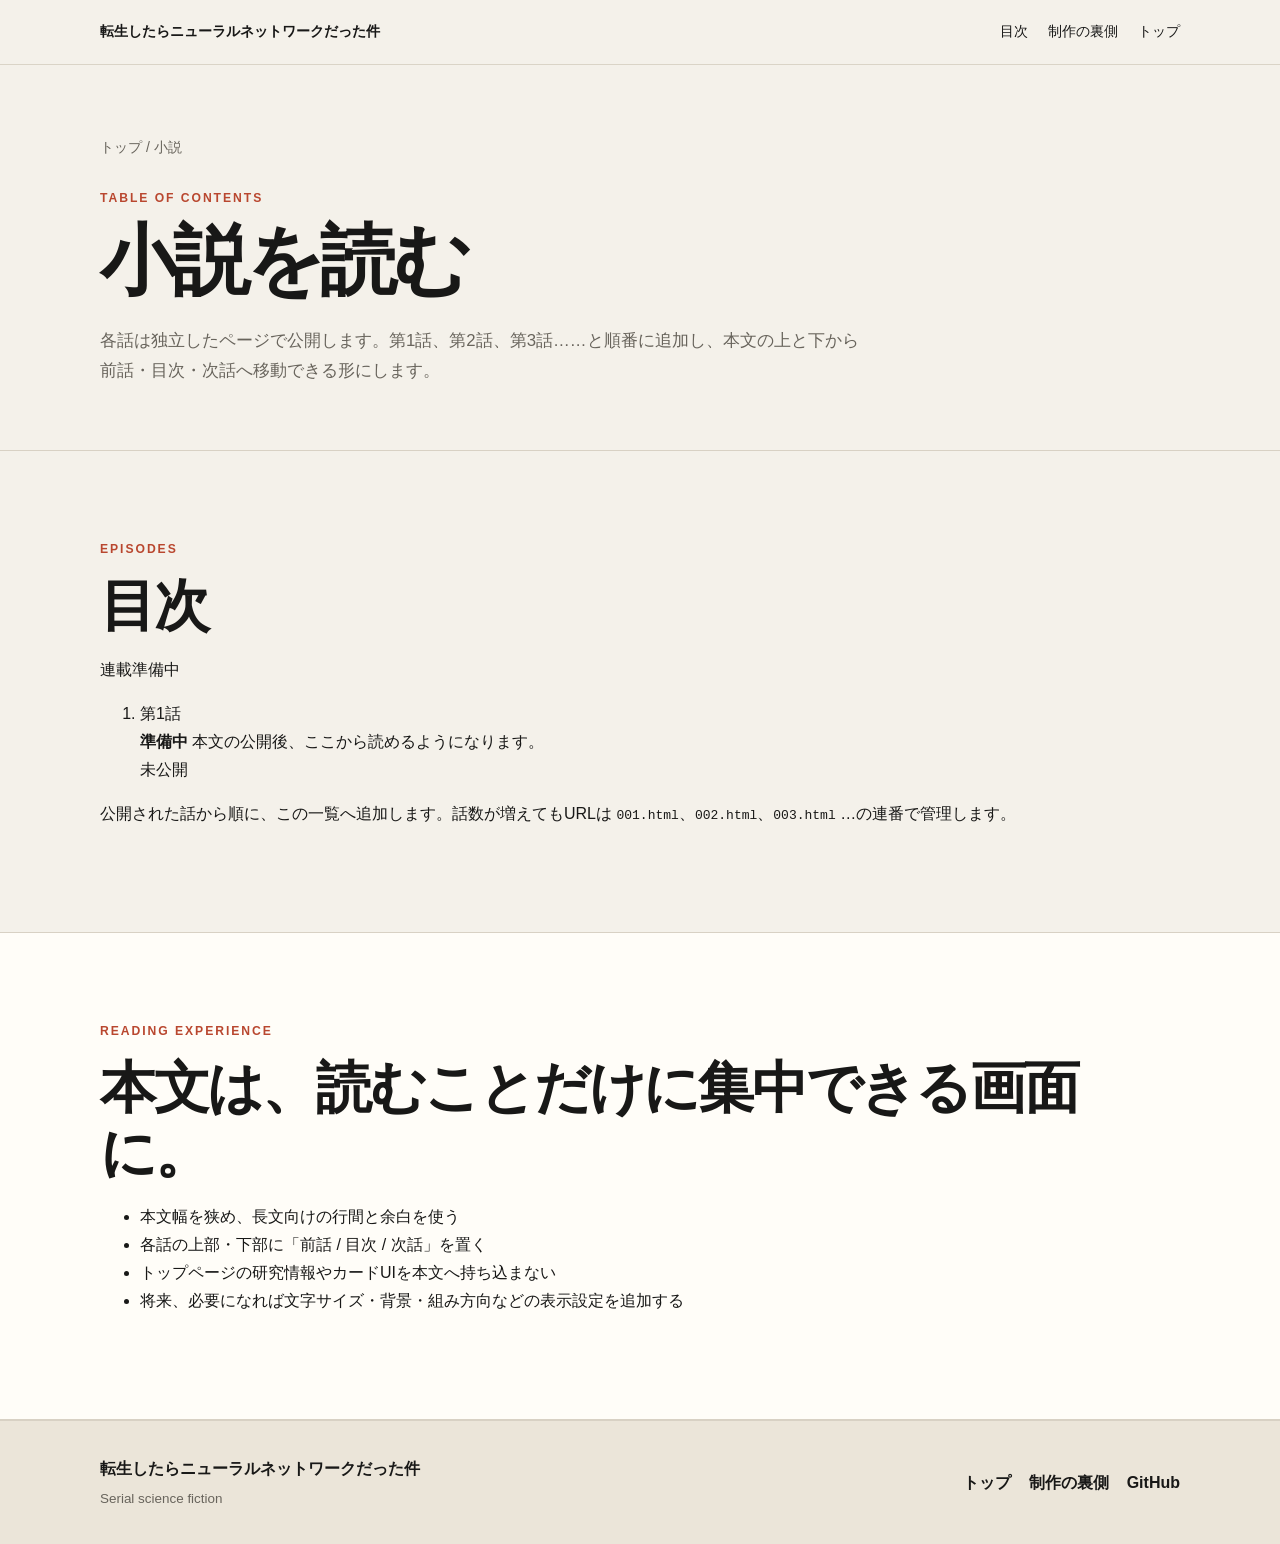
==== docs/novel/index.html @ 454efbda "連載小説の目次ページを追加" ====
<!doctype html>
<html lang="ja">
<head>
  <meta charset="utf-8">
  <meta name="viewport" content="width=device-width, initial-scale=1">
  <meta name="description" content="『転生したらニューラルネットワークだった件』目次。公開された各話をここから読めます。">
  <title>目次｜転生したらニューラルネットワークだった件</title>
  <link rel="stylesheet" href="../style.css">
  <link rel="stylesheet" href="reader.css">
</head>
<body>
  <header class="site-header">
    <div class="wrap nav-row">
      <a class="brand" href="../">転生したらニューラルネットワークだった件</a>
      <nav class="site-nav" aria-label="小説ナビゲーション">
        <a aria-current="page" href="./">目次</a>
        <a href="../research/">制作の裏側</a>
        <a href="../">トップ</a>
      </nav>
    </div>
  </header>

  <main>
    <section class="page-hero">
      <div class="wrap toc-width">
        <p class="breadcrumb"><a href="../">トップ</a> / 小説</p>
        <p class="eyebrow">TABLE OF CONTENTS</p>
        <h1>小説を読む</h1>
        <p class="page-lead">各話は独立したページで公開します。第1話、第2話、第3話……と順番に追加し、本文の上と下から前話・目次・次話へ移動できる形にします。</p>
      </div>
    </section>

    <section class="section wrap toc-width">
      <div class="toc-heading">
        <div>
          <p class="eyebrow">EPISODES</p>
          <h2>目次</h2>
        </div>
        <p class="toc-status">連載準備中</p>
      </div>

      <ol class="episode-list">
        <li class="episode-item upcoming">
          <div class="episode-no">第1話</div>
          <div class="episode-main">
            <strong>準備中</strong>
            <span>本文の公開後、ここから読めるようになります。</span>
          </div>
          <div class="episode-state">未公開</div>
        </li>
      </ol>

      <p class="toc-note">公開された話から順に、この一覧へ追加します。話数が増えてもURLは <code>001.html</code>、<code>002.html</code>、<code>003.html</code> …の連番で管理します。</p>
    </section>

    <section class="section section-paper">
      <div class="wrap toc-width reading-policy">
        <div>
          <p class="eyebrow">READING EXPERIENCE</p>
          <h2>本文は、読むことだけに集中できる画面に。</h2>
        </div>
        <ul>
          <li>本文幅を狭め、長文向けの行間と余白を使う</li>
          <li>各話の上部・下部に「前話 / 目次 / 次話」を置く</li>
          <li>トップページの研究情報やカードUIを本文へ持ち込まない</li>
          <li>将来、必要になれば文字サイズ・背景・組み方向などの表示設定を追加する</li>
        </ul>
      </div>
    </section>
  </main>

  <footer>
    <div class="wrap footer-inner">
      <div>
        <strong>転生したらニューラルネットワークだった件</strong>
        <p>Serial science fiction</p>
      </div>
      <div class="footer-links">
        <a href="../">トップ</a>
        <a href="../research/">制作の裏側</a>
        <a href="https://github.com/Unjuno/tensei-neural-network">GitHub</a>
      </div>
    </div>
  </footer>
</body>
</html>
---- docs/style.css ----
:root {
  --bg: #f4f1ea;
  --paper: #fffdf8;
  --ink: #181817;
  --muted: #68645c;
  --line: #d8d1c4;
  --accent: #b9472f;
  --accent-soft: #efd8d1;
  --dark: #1c1b19;
  --max: 1080px;
}

* { box-sizing: border-box; }
html { scroll-behavior: smooth; }
body {
  margin: 0;
  background: var(--bg);
  color: var(--ink);
  font-family: -apple-system, BlinkMacSystemFont, "Segoe UI", "Noto Sans JP", "Hiragino Kaku Gothic ProN", Meiryo, sans-serif;
  line-height: 1.75;
}
a { color: inherit; }
h1, h2, h3, p { margin-top: 0; }
.wrap { width: min(calc(100% - 40px), var(--max)); margin-inline: auto; }

.site-header {
  position: sticky;
  top: 0;
  z-index: 20;
  border-bottom: 1px solid rgba(216, 209, 196, .9);
  background: rgba(244, 241, 234, .94);
  backdrop-filter: blur(12px);
}
.nav-row {
  min-height: 64px;
  display: flex;
  align-items: center;
  justify-content: space-between;
  gap: 28px;
}
.brand {
  font-size: .9rem;
  font-weight: 800;
  text-decoration: none;
}
.site-nav { display: flex; gap: 20px; font-size: .9rem; }
.site-nav a { text-decoration: none; }
.site-nav a:hover, .text-link:hover, .footer-links a:hover { text-decoration: underline; text-underline-offset: 4px; }

.hero {
  padding: 96px 0 72px;
  border-bottom: 1px solid var(--line);
  background:
    radial-gradient(circle at 78% 20%, rgba(185, 71, 47, .13), transparent 30%),
    linear-gradient(180deg, #fbf8f2 0%, var(--bg) 100%);
}
.hero-inner { max-width: 900px; }
.eyebrow {
  margin-bottom: 14px;
  color: var(--accent);
  font-size: .76rem;
  font-weight: 800;
  letter-spacing: .16em;
}
h1 {
  margin-bottom: 28px;
  font-size: clamp(3rem, 7.4vw, 6.4rem);
  line-height: .98;
  letter-spacing: -.055em;
}
h2 {
  margin-bottom: 18px;
  font-size: clamp(2rem, 4.4vw, 3.7rem);
  line-height: 1.14;
  letter-spacing: -.04em;
}
h3 { line-height: 1.4; letter-spacing: -.02em; }
.lead {
  max-width: 790px;
  margin-bottom: 12px;
  font-size: clamp(1.2rem, 2.5vw, 1.7rem);
  font-weight: 700;
}
.sublead { max-width: 760px; color: var(--muted); }
.actions { display: flex; flex-wrap: wrap; gap: 12px; margin-top: 32px; }
.button {
  display: inline-flex;
  min-height: 48px;
  align-items: center;
  justify-content: center;
  padding: 0 20px;
  border: 1px solid var(--ink);
  border-radius: 999px;
  font-weight: 800;
  text-decoration: none;
  transition: transform .15s ease, background .15s ease;
}
.button:hover { transform: translateY(-1px); }
.button.primary { background: var(--ink); color: white; }
.status-line {
  display: flex;
  flex-wrap: wrap;
  gap: 10px 20px;
  margin-top: 34px;
  padding-top: 22px;
  border-top: 1px solid var(--line);
  color: var(--muted);
  font-size: .88rem;
}

.section { padding: 88px 0; }
.section-paper { background: var(--paper); border-block: 1px solid var(--line); }
.section-heading { max-width: 820px; margin-bottom: 42px; }
.section-heading.compact { max-width: 700px; }
.section-heading > p:last-child { color: var(--muted); }

.reading-entry {
  display: grid;
  grid-template-columns: .9fr 1.1fr;
  gap: 56px;
  align-items: center;
}
.reader-card {
  display: flex;
  min-height: 210px;
  align-items: center;
  justify-content: space-between;
  gap: 24px;
  padding: 32px;
  border: 1px solid var(--ink);
  background: var(--paper);
  box-shadow: 10px 10px 0 var(--accent-soft);
  text-decoration: none;
  transition: transform .15s ease, box-shadow .15s ease;
}
.reader-card:hover { transform: translate(-2px, -2px); box-shadow: 14px 14px 0 var(--accent-soft); }
.reader-card-label {
  display: block;
  margin-bottom: 20px;
  color: var(--accent);
  font-size: .74rem;
  font-weight: 800;
  letter-spacing: .14em;
}
.reader-card strong { display: block; margin-bottom: 8px; font-size: clamp(1.6rem, 3vw, 2.5rem); }
.reader-card p { margin-bottom: 0; color: var(--muted); }
.reader-card-arrow { font-size: 2.2rem; }

.story-grid { display: grid; grid-template-columns: repeat(3, 1fr); gap: 18px; }
.story-point {
  min-height: 250px;
  padding: 26px;
  border: 1px solid var(--line);
  background: #faf7f0;
}
.story-point > span {
  display: inline-block;
  margin-bottom: 44px;
  color: var(--accent);
  font-size: .8rem;
  font-weight: 800;
}
.story-point p { margin-bottom: 0; color: var(--muted); }

.backstage {
  display: grid;
  grid-template-columns: .8fr 1.2fr;
  gap: 72px;
  align-items: start;
}
.backstage p { color: var(--muted); }
.text-link { font-weight: 800; text-decoration: none; }

footer { padding: 34px 0; border-top: 1px solid var(--line); background: #ebe5d9; }
.footer-inner { display: flex; justify-content: space-between; gap: 28px; align-items: center; }
.footer-inner p { margin: 4px 0 0; color: var(--muted); font-size: .84rem; }
.footer-links { display: flex; flex-wrap: wrap; gap: 18px; }
.footer-links a { font-weight: 700; text-decoration: none; }

.page-hero { padding: 70px 0 48px; border-bottom: 1px solid var(--line); }
.page-hero h1 { max-width: 900px; font-size: clamp(2.6rem, 6vw, 5rem); }
.page-lead { max-width: 760px; color: var(--muted); font-size: 1.05rem; }
.breadcrumb { margin-bottom: 28px; color: var(--muted); font-size: .88rem; }
.breadcrumb a { text-decoration: none; }
.breadcrumb a:hover { text-decoration: underline; }

.info-grid { display: grid; grid-template-columns: repeat(2, 1fr); gap: 18px; }
.info-card { padding: 26px; border: 1px solid var(--line); background: var(--paper); }
.info-card p:last-child { margin-bottom: 0; color: var(--muted); }
.metric-table { width: 100%; border-collapse: collapse; background: var(--paper); }
.metric-table th, .metric-table td { padding: 14px 16px; border-bottom: 1px solid var(--line); text-align: right; font-variant-numeric: tabular-nums; }
.metric-table th:first-child { text-align: left; }
.metric-table thead th { background: #ebe5d9; font-size: .8rem; }
.table-wrap { overflow-x: auto; border: 1px solid var(--line); }

@media (max-width: 820px) {
  .reading-entry, .backstage { grid-template-columns: 1fr; gap: 34px; }
  .story-grid, .info-grid { grid-template-columns: 1fr; }
  .site-header { position: static; }
  .nav-row { align-items: flex-start; flex-direction: column; padding-block: 16px; gap: 10px; }
  .site-nav { flex-wrap: wrap; }
}

@media (max-width: 560px) {
  .wrap { width: min(calc(100% - 28px), var(--max)); }
  .hero { padding: 60px 0 52px; }
  .section { padding: 64px 0; }
  .reader-card { min-height: 180px; padding: 24px; box-shadow: 7px 7px 0 var(--accent-soft); }
  .footer-inner { align-items: flex-start; flex-direction: column; }
}
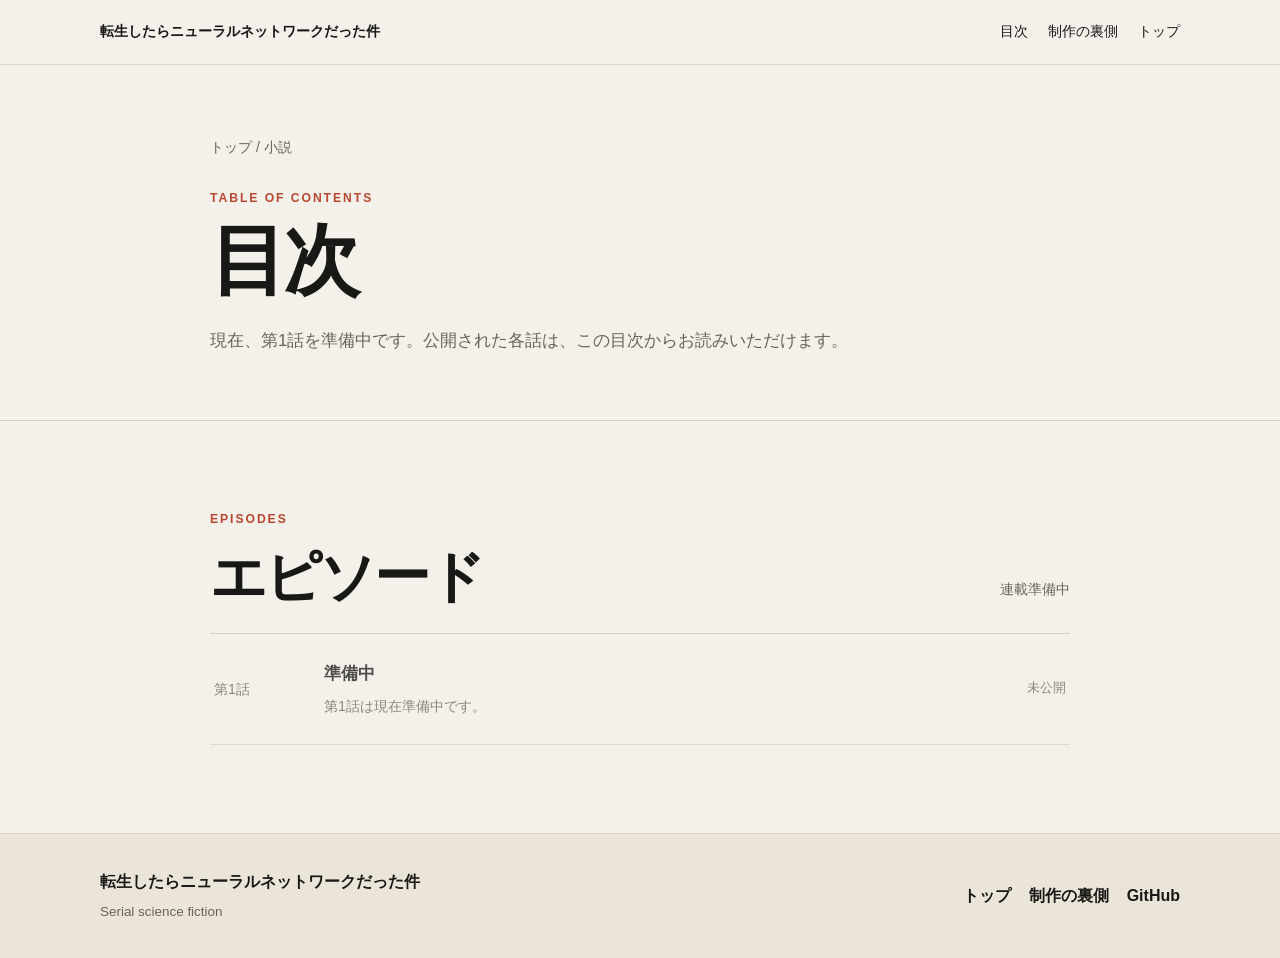
==== commit 96de867c: "目次から制作指示文を除去" ====
--- a/docs/novel/index.html
+++ b/docs/novel/index.html
@@ -25,8 +25,8 @@
       <div class="wrap toc-width">
         <p class="breadcrumb"><a href="../">トップ</a> / 小説</p>
         <p class="eyebrow">TABLE OF CONTENTS</p>
-        <h1>小説を読む</h1>
-        <p class="page-lead">各話は独立したページで公開します。第1話、第2話、第3話……と順番に追加し、本文の上と下から前話・目次・次話へ移動できる形にします。</p>
+        <h1>目次</h1>
+        <p class="page-lead">現在、第1話を準備中です。公開された各話は、この目次からお読みいただけます。</p>
       </div>
     </section>
 
@@ -34,7 +34,7 @@
       <div class="toc-heading">
         <div>
           <p class="eyebrow">EPISODES</p>
-          <h2>目次</h2>
+          <h2>エピソード</h2>
         </div>
         <p class="toc-status">連載準備中</p>
       </div>
@@ -44,28 +44,11 @@
           <div class="episode-no">第1話</div>
           <div class="episode-main">
             <strong>準備中</strong>
-            <span>本文の公開後、ここから読めるようになります。</span>
+            <span>第1話は現在準備中です。</span>
           </div>
           <div class="episode-state">未公開</div>
         </li>
       </ol>
-
-      <p class="toc-note">公開された話から順に、この一覧へ追加します。話数が増えてもURLは <code>001.html</code>、<code>002.html</code>、<code>003.html</code> …の連番で管理します。</p>
-    </section>
-
-    <section class="section section-paper">
-      <div class="wrap toc-width reading-policy">
-        <div>
-          <p class="eyebrow">READING EXPERIENCE</p>
-          <h2>本文は、読むことだけに集中できる画面に。</h2>
-        </div>
-        <ul>
-          <li>本文幅を狭め、長文向けの行間と余白を使う</li>
-          <li>各話の上部・下部に「前話 / 目次 / 次話」を置く</li>
-          <li>トップページの研究情報やカードUIを本文へ持ち込まない</li>
-          <li>将来、必要になれば文字サイズ・背景・組み方向などの表示設定を追加する</li>
-        </ul>
-      </div>
     </section>
   </main>
 
--- a/docs/novel/reader.css
+++ b/docs/novel/reader.css
@@ -0,0 +1,117 @@
+:root {
+  --reader-max: 44rem;
+}
+
+.toc-width { max-width: 860px; }
+.toc-heading {
+  display: flex;
+  align-items: end;
+  justify-content: space-between;
+  gap: 24px;
+  margin-bottom: 24px;
+}
+.toc-heading h2 { margin-bottom: 0; }
+.toc-status {
+  margin-bottom: 7px;
+  color: var(--muted);
+  font-size: .88rem;
+}
+.episode-list {
+  margin: 0;
+  padding: 0;
+  border-top: 1px solid var(--line);
+  list-style: none;
+}
+.episode-item {
+  display: grid;
+  grid-template-columns: 88px 1fr auto;
+  gap: 22px;
+  align-items: center;
+  padding: 24px 4px;
+  border-bottom: 1px solid var(--line);
+}
+.episode-no { color: var(--muted); font-size: .88rem; font-variant-numeric: tabular-nums; }
+.episode-main strong { display: block; margin-bottom: 4px; font-size: 1.08rem; }
+.episode-main span { color: var(--muted); font-size: .9rem; }
+.episode-state { color: var(--muted); font-size: .82rem; }
+.episode-item a { text-decoration: none; }
+.episode-item.available:hover { background: var(--paper); }
+.episode-item.upcoming { opacity: .75; }
+.toc-note { margin-top: 28px; color: var(--muted); font-size: .9rem; }
+.toc-note code { padding: .1em .35em; border: 1px solid var(--line); background: var(--paper); }
+.reading-policy {
+  display: grid;
+  grid-template-columns: .9fr 1.1fr;
+  gap: 54px;
+  align-items: start;
+}
+.reading-policy ul { margin: 0; padding-left: 1.25em; }
+.reading-policy li + li { margin-top: 12px; }
+
+/*
+  公開する各話ページで使う本文用スタイル。
+  novel/chapters/NNN.md が公開可能になった時点で docs/novel/NNN.html を作り、
+  このCSSを読み込む。
+*/
+.reading-page { background: #fbfaf6; }
+.chapter-shell {
+  width: min(calc(100% - 36px), var(--reader-max));
+  margin-inline: auto;
+}
+.chapter-header { padding: 54px 0 30px; }
+.chapter-kicker {
+  margin-bottom: 10px;
+  color: var(--muted);
+  font-size: .8rem;
+  letter-spacing: .08em;
+}
+.chapter-title {
+  margin-bottom: 16px;
+  font-family: "Yu Mincho", "Hiragino Mincho ProN", "Noto Serif JP", serif;
+  font-size: clamp(1.9rem, 5vw, 3rem);
+  line-height: 1.45;
+  letter-spacing: .01em;
+}
+.chapter-meta { color: var(--muted); font-size: .84rem; }
+.chapter-nav {
+  display: grid;
+  grid-template-columns: 1fr auto 1fr;
+  gap: 14px;
+  align-items: center;
+  padding: 16px 0;
+  border-block: 1px solid var(--line);
+  font-size: .9rem;
+}
+.chapter-nav a { font-weight: 700; text-decoration: none; }
+.chapter-nav a:hover { text-decoration: underline; text-underline-offset: 4px; }
+.chapter-nav .prev { justify-self: start; }
+.chapter-nav .toc { justify-self: center; }
+.chapter-nav .next { justify-self: end; }
+.chapter-nav .disabled { color: #aaa49b; }
+.chapter-body {
+  padding: 54px 0 64px;
+  font-family: "Yu Mincho", "Hiragino Mincho ProN", "Noto Serif JP", serif;
+  font-size: clamp(1.02rem, 2.2vw, 1.12rem);
+  line-height: 2.05;
+  letter-spacing: .02em;
+}
+.chapter-body p { margin: 0 0 1.55em; }
+.chapter-body p + p { text-indent: 1em; }
+.chapter-body .no-indent,
+.chapter-body .scene-break + p { text-indent: 0; }
+.scene-break {
+  margin: 2.8em 0;
+  text-align: center;
+  letter-spacing: .8em;
+  color: var(--muted);
+}
+.chapter-end { padding-bottom: 70px; }
+
+@media (max-width: 680px) {
+  .toc-heading { align-items: flex-start; flex-direction: column; gap: 4px; }
+  .episode-item { grid-template-columns: 64px 1fr; gap: 12px 16px; }
+  .episode-state { grid-column: 2; }
+  .reading-policy { grid-template-columns: 1fr; gap: 28px; }
+  .chapter-nav { grid-template-columns: 1fr 1fr 1fr; font-size: .82rem; }
+  .chapter-body { line-height: 2; }
+}
